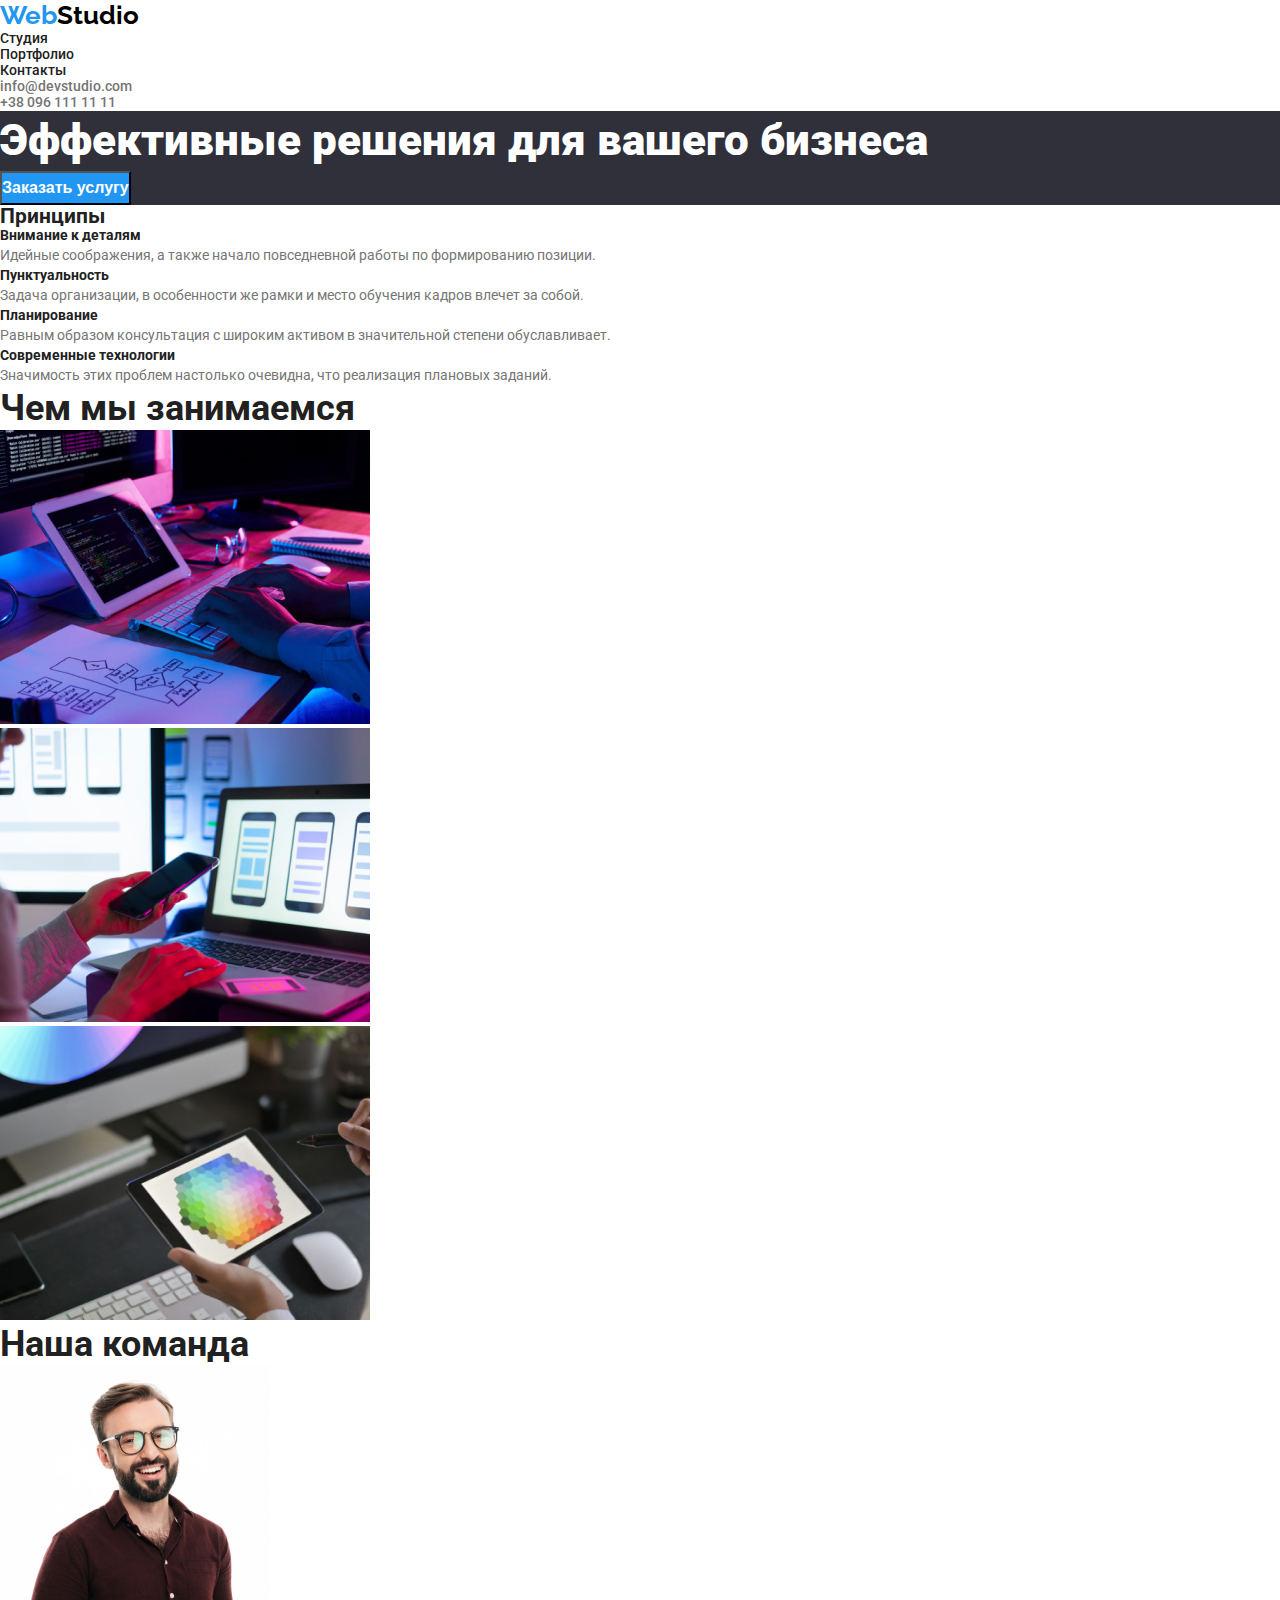
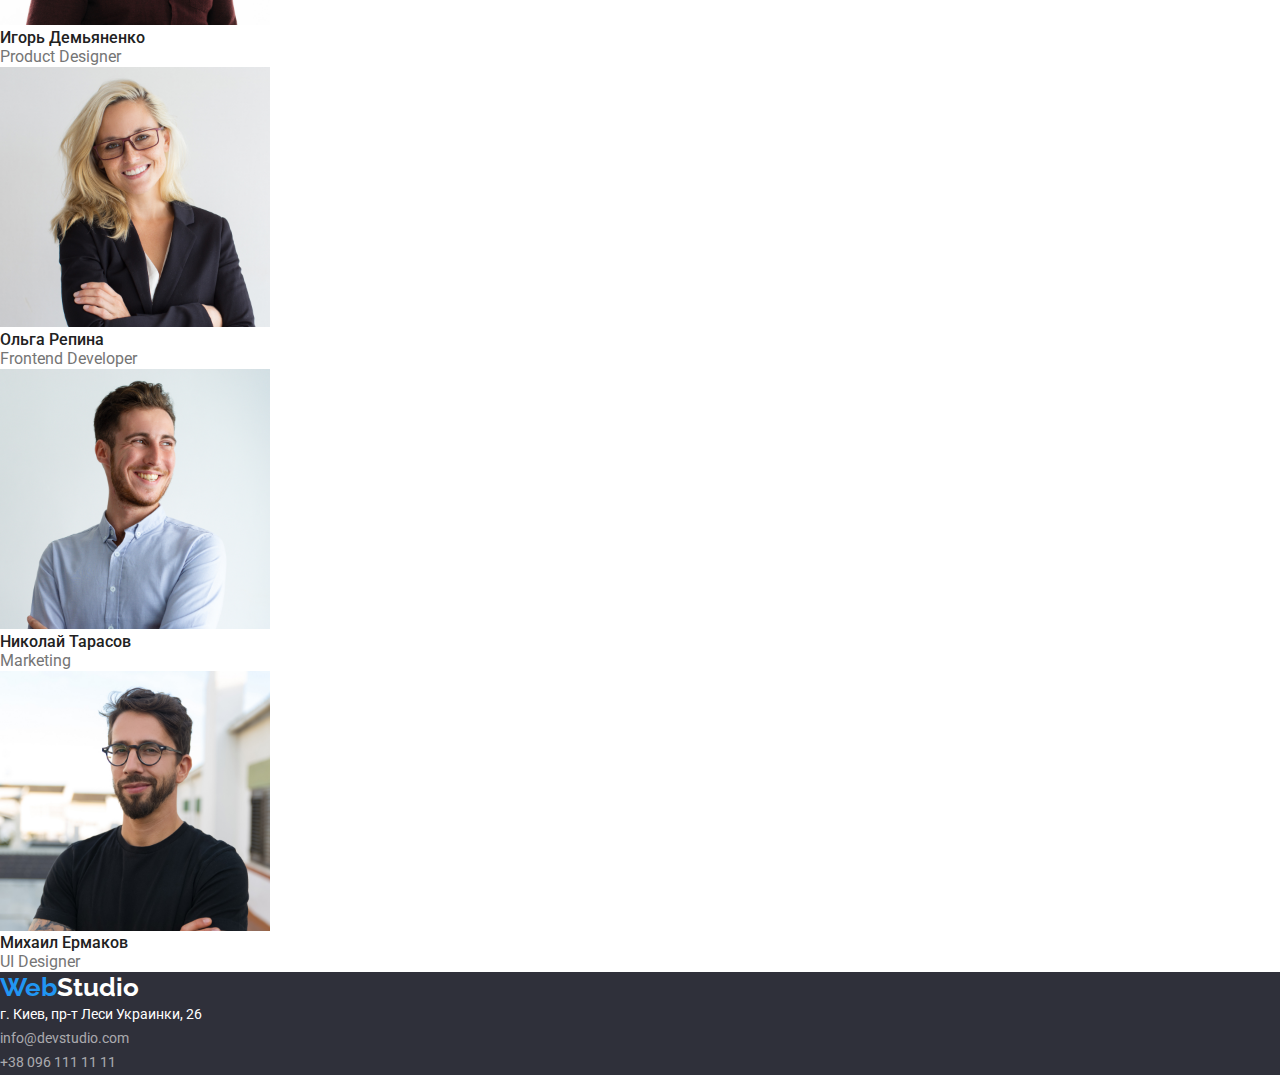
==== index.html @ 7b5803fd "initial commit" ====
<!DOCTYPE html>
<html lang="ru">
  <head>
    <meta charset="UTF-8" />
    <meta http-equiv="X-UA-Compatible" content="IE=edge" />
    <meta name="viewport" content="width=device-width, initial-scale=1.0" />
    <title>Студия</title>
    <link rel="preconnect" href="https://fonts.googleapis.com" />
    <link rel="preconnect" href="https://fonts.gstatic.com" crossorigin />
    <link
      href="https://fonts.googleapis.com/css2?family=Raleway:wght@700&family=Roboto:wght@400;500;700;900&display=swap"
      rel="stylesheet"
    />
    <link rel="stylesheet" href="./css/styles.css" />
  </head>
  <body>
    <header>
      <nav>
        <a href="./index.html" class="logo-text"><span>Web</span>Studio</a>
        <ul class="nav-links">
          <li><a href="./index.html">Студия</a></li>
          <li><a href="./portfolio.html">Портфолио</a></li>
          <li><a href="">Контакты</a></li>
        </ul>
      </nav>

      <ul class="header-contacts">
        <li><a href="mailto:info@devstudio.com">info@devstudio.com</a></li>
        <li><a href="tel:380961111111">+38 096 111 11 11</a></li>
      </ul>
    </header>

    <main>
      <section class="hero">
        <h1>Эффективные решения для вашего бизнеса</h1>
        <button type="button">Заказать услугу</button>
      </section>

      <section>
        <h2>Принципы</h2>
        <ul class="principles-list">
          <li>
            <h3>Внимание к деталям</h3>
            <p>Идейные соображения, а также начало повседневной работы по формированию позиции.</p>
          </li>
          <li>
            <h3>Пунктуальность</h3>
            <p>
              Задача организации, в особенности же рамки и место обучения кадров влечет за собой.
            </p>
          </li>
          <li>
            <h3>Планирование</h3>
            <p>
              Равным образом консультация с широким активом в значительной степени обуславливает.
            </p>
          </li>
          <li>
            <h3>Современные технологии</h3>
            <p>Значимость этих проблем настолько очевидна, что реализация плановых заданий.</p>
          </li>
        </ul>
      </section>

      <section>
        <h2 class="title">Чем мы занимаемся</h2>
        <ul>
          <li>
            <a href=""><img src="./img/index/img.jpg" alt="Верстка" width="370" /></a>
          </li>
          <li>
            <a href=""><img src="./img/index/img(1).jpg" alt="Адаптивный дизайн" width="370" /></a>
          </li>
          <li>
            <a href=""><img src="./img/index/img(2).jpg" alt="Оформление стилей" width="370" /></a>
          </li>
        </ul>
      </section>

      <section>
        <h2 class="title">Наша команда</h2>
        <ul class="team">
          <li>
            <a href=""
              ><img src="./img/index/img(4).jpg" alt="Игорь Демьяненко" width="270" />
              <h3>Игорь Демьяненко</h3>
              <p>Product Designer</p></a
            >
          </li>
          <li>
            <a href=""
              ><img src="./img/index/img(5).jpg" alt="Ольга Репина" width="270" />
              <h3>Ольга Репина</h3>
              <p>Frontend Developer</p></a
            >
          </li>
          <li>
            <a href=""
              ><img src="./img/index/img(6).jpg" alt="Николай Тарасов" width="270" />
              <h3>Николай Тарасов</h3>
              <p>Marketing</p></a
            >
          </li>
          <li>
            <a href=""
              ><img src="./img/index/img(7).jpg" alt="Михаил Ермаков" width="270" />
              <h3>Михаил Ермаков</h3>
              <p>UI Designer</p></a
            >
          </li>
        </ul>
      </section>
    </main>

    <footer class="footer">
      <a href="./index.html" class="logo-text"><span>Web</span>Studio</a>
      <address class="adress">
        <ul class="footer-contacts">
          <li>
            <a href="" target="_blank" rel="noopener noreferrer" class="adress"
              >г. Киев, пр-т Леси Украинки, 26</a
            >
          </li>
          <li><a href="mailto:info@devstudio.com">info@devstudio.com</a></li>
          <li><a href="tel:380961111111">+38 096 111 11 11</a></li>
        </ul>
      </address>
    </footer>
  </body>
</html>
---- css/styles.css ----
:root {
  --hover-color: #2196f3;
}

html {
  box-sizing: border-box;
}

*,
*::before,
*::after {
  margin: 0;
  padding: 0;
  box-sizing: border-box;
}

body,
h3,
a {
  color: #212121;
  font-family: 'Roboto', sans-serif;
  font-weight: 400;
  font-style: normal;
  font-size: 14px;
  line-height: 1.14;
}

a {
  text-decoration: none;
}

/* Header */

.logo-text {
  color: #000000;
  font-family: 'Raleway', sans-serif;
  font-weight: 700;
  font-size: 26px;
  line-height: 1.19;
}

.logo-text span {
  color: var(--hover-color);
}

.nav-links a {
  font-weight: 500;
}

.nav-links a:hover,
.nav-links a:focus {
  color: var(--hover-color);
}

.header-contacts a {
  color: #757575;
  font-weight: 500;
}

.header-contacts a:hover,
.header-contacts a:focus {
  color: var(--hover-color);
}

/* index.html */

/* Hero */
.hero {
  background-color: #2f303a;
}

.hero h1 {
  color: #ffffff;
  font-weight: 900;
  font-size: 44px;
  line-height: 1.36;
}

.hero button {
  background-color: var(--hover-color);
  color: #ffffff;
  font-weight: 700;
  font-size: 16px;
  line-height: 1.875;
}

.hero button:hover {
  cursor: pointer;
}

/* Main */
.principles-list h3 {
  font-weight: 700;
}

.principles-list p {
  color: #757575;
  line-height: 1.71;
}

.title {
  font-weight: 700;
  font-size: 36px;
  line-height: 1.16;
}

.team h3 {
  font-weight: 500;
  font-size: 16px;
  line-height: 1.18;
}

.team p {
  color: #757575;
  font-size: 16px;
  line-height: 1.18;
}

/* Portfolio */

/* Buttons */

.sort-btn-list button {
  background-color: #f5f4fa;
  color: var(--main-text-color);
  font-family: 'Roboto', sans-serif;
  font-weight: 500;
  font-size: 16px;
  line-height: 1.625;
}

.sort-btn-list button:hover,
.sort-btn-list button:focus {
  background-color: var(--hover-color);
  color: #ffffff;
  cursor: pointer;
}

/* Cards */

.cards-list h2 {
  /* color: var(--main-text-color); */
  font-weight: 700;
  font-size: 18px;
  line-height: 2;
}

.cards-list p {
  color: #757575;
  font-size: 16px;
  line-height: 1.875;
}

/* Footer */

.footer {
  background-color: #2f303a;
}

.footer .logo-text {
  color: #ffffff;
}

.footer-contacts .adress {
  color: #ffffff;
}

.footer-contacts a {
  color: rgba(255, 255, 255, 0.6);
  line-height: 1.71;
}
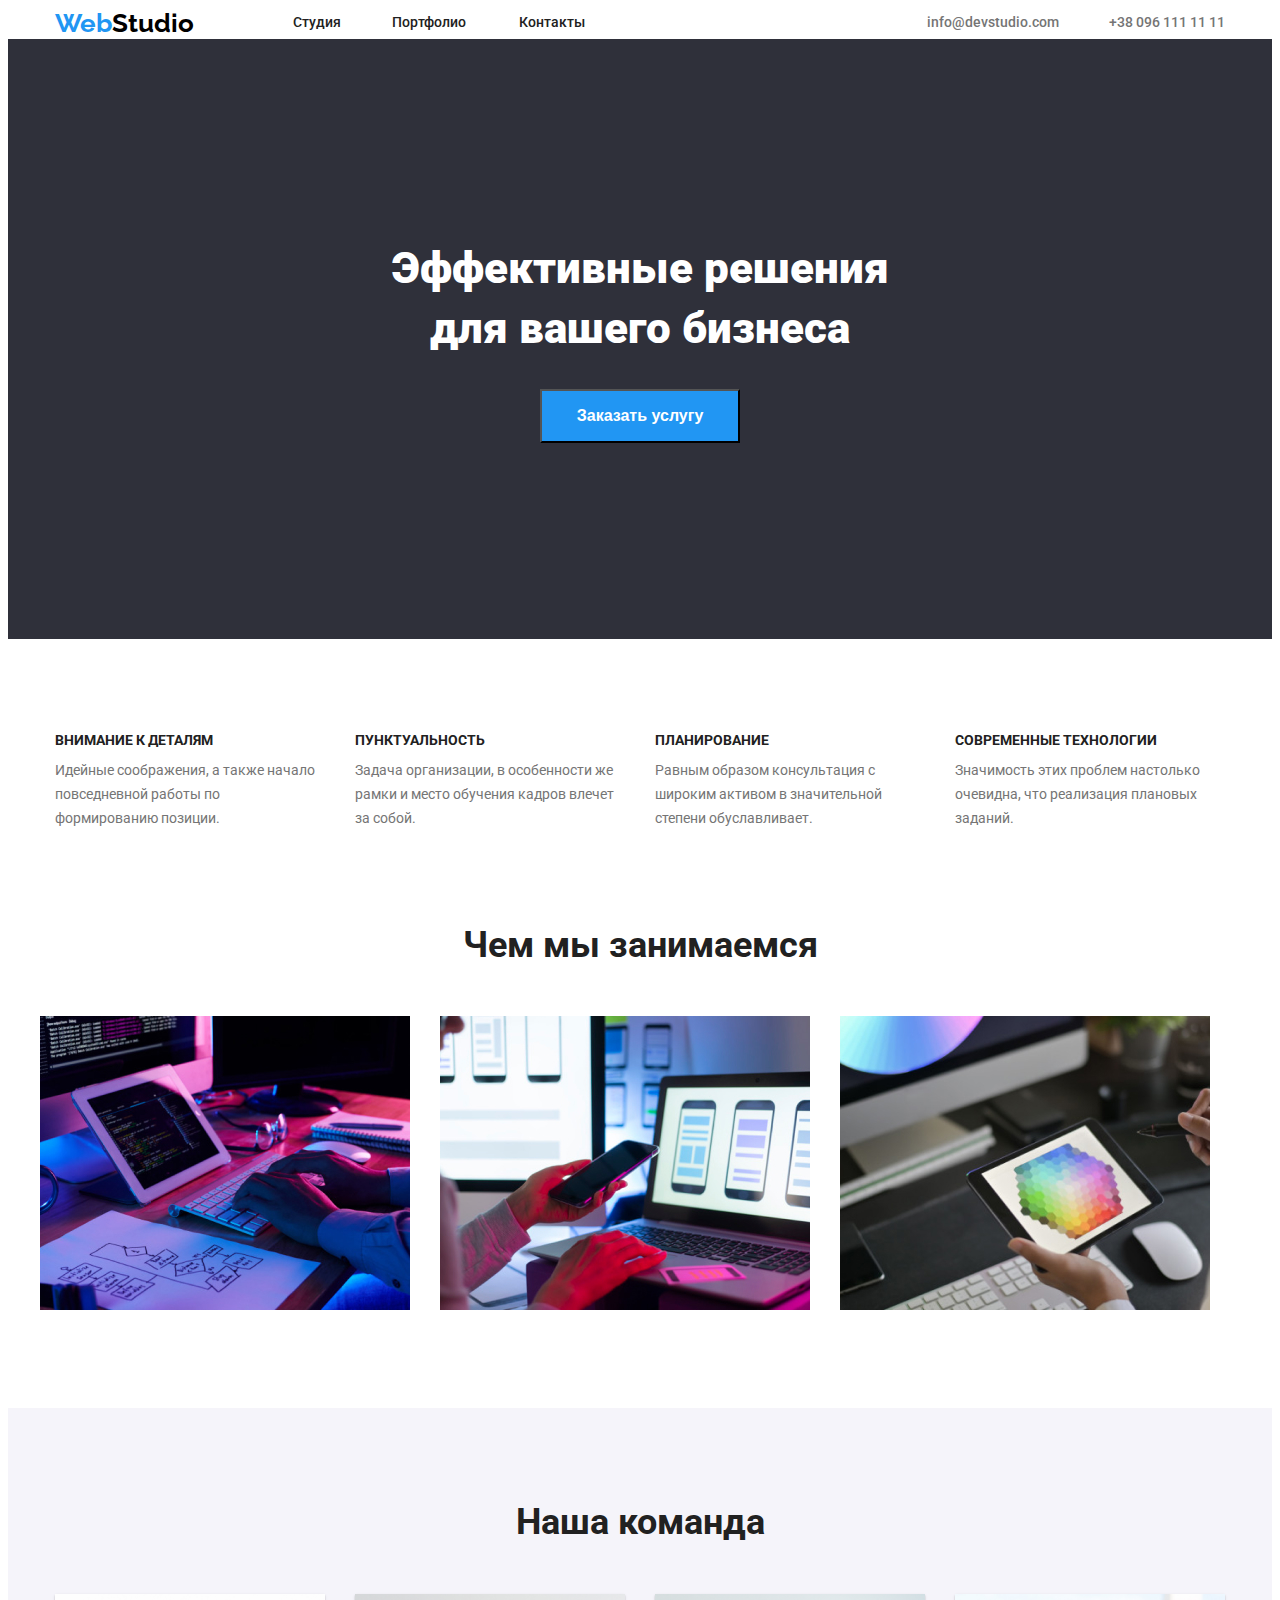
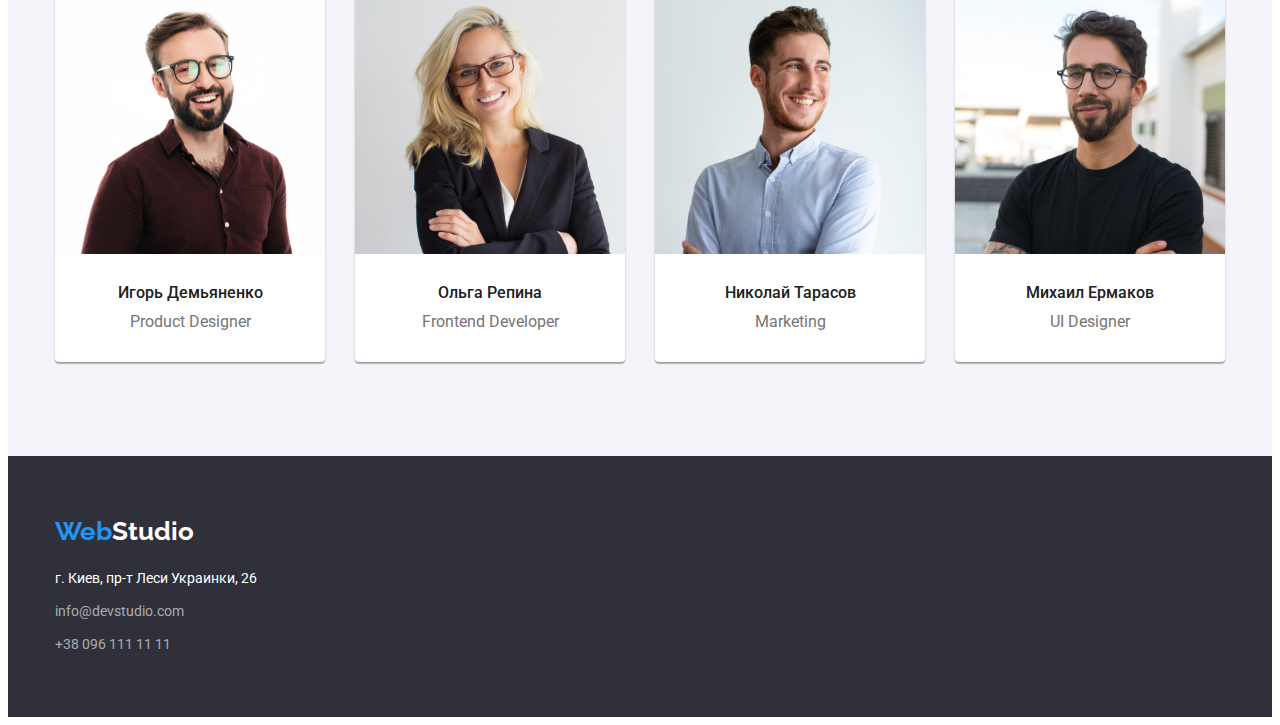
==== commit 29701d47: "all elements are placed" ====
--- a/index.html
+++ b/index.html
@@ -15,116 +15,134 @@
   </head>
   <body>
     <header>
-      <nav>
-        <a href="./index.html" class="logo-text"><span>Web</span>Studio</a>
-        <ul class="nav-links">
-          <li><a href="./index.html">Студия</a></li>
-          <li><a href="./portfolio.html">Портфолио</a></li>
-          <li><a href="">Контакты</a></li>
+      <div class="container">
+        <nav class="nav-panel">
+          <a href="./index.html" class="logo-text"><span>Web</span>Studio</a>
+          <ul class="nav-links">
+            <li><a href="./index.html">Студия</a></li>
+            <li><a href="./portfolio.html">Портфолио</a></li>
+            <li><a href="">Контакты</a></li>
+          </ul>
+        </nav>
+
+        <ul class="header-contacts">
+          <li><a href="mailto:info@devstudio.com">info@devstudio.com</a></li>
+          <li><a href="tel:380961111111">+38 096 111 11 11</a></li>
         </ul>
-      </nav>
-
-      <ul class="header-contacts">
-        <li><a href="mailto:info@devstudio.com">info@devstudio.com</a></li>
-        <li><a href="tel:380961111111">+38 096 111 11 11</a></li>
-      </ul>
+      </div>
     </header>
 
     <main>
-      <section class="hero">
-        <h1>Эффективные решения для вашего бизнеса</h1>
-        <button type="button">Заказать услугу</button>
+      <section class="hero section">
+        <div class="container hero-cont">
+          <h1>Эффективные решения<br />для вашего бизнеса</h1>
+          <button type="button">Заказать услугу</button>
+        </div>
       </section>
 
-      <section>
-        <h2>Принципы</h2>
-        <ul class="principles-list">
-          <li>
-            <h3>Внимание к деталям</h3>
-            <p>Идейные соображения, а также начало повседневной работы по формированию позиции.</p>
-          </li>
-          <li>
-            <h3>Пунктуальность</h3>
-            <p>
-              Задача организации, в особенности же рамки и место обучения кадров влечет за собой.
-            </p>
-          </li>
-          <li>
-            <h3>Планирование</h3>
-            <p>
-              Равным образом консультация с широким активом в значительной степени обуславливает.
-            </p>
-          </li>
-          <li>
-            <h3>Современные технологии</h3>
-            <p>Значимость этих проблем настолько очевидна, что реализация плановых заданий.</p>
-          </li>
-        </ul>
+      <section class="section">
+        <div class="container">
+          <h2 class="visually-hidden">Принципы</h2>
+          <ul class="principles-list">
+            <li>
+              <h3>Внимание к деталям</h3>
+              <p>
+                Идейные соображения, а также начало повседневной работы по формированию позиции.
+              </p>
+            </li>
+            <li>
+              <h3>Пунктуальность</h3>
+              <p>
+                Задача организации, в особенности же рамки и место обучения кадров влечет за собой.
+              </p>
+            </li>
+            <li>
+              <h3>Планирование</h3>
+              <p>
+                Равным образом консультация с широким активом в значительной степени обуславливает.
+              </p>
+            </li>
+            <li>
+              <h3>Современные технологии</h3>
+              <p>Значимость этих проблем настолько очевидна, что реализация плановых заданий.</p>
+            </li>
+          </ul>
+        </div>
       </section>
 
-      <section>
-        <h2 class="title">Чем мы занимаемся</h2>
-        <ul>
-          <li>
-            <a href=""><img src="./img/index/img.jpg" alt="Верстка" width="370" /></a>
-          </li>
-          <li>
-            <a href=""><img src="./img/index/img(1).jpg" alt="Адаптивный дизайн" width="370" /></a>
-          </li>
-          <li>
-            <a href=""><img src="./img/index/img(2).jpg" alt="Оформление стилей" width="370" /></a>
-          </li>
-        </ul>
+      <section class="section">
+        <div class="container job">
+          <h2 class="job-title">Чем мы занимаемся</h2>
+          <ul class="job-list">
+            <li>
+              <a href=""><img src="./img/index/img.jpg" alt="Верстка" width="370" /></a>
+            </li>
+            <li>
+              <a href=""
+                ><img src="./img/index/img(1).jpg" alt="Адаптивный дизайн" width="370"
+              /></a>
+            </li>
+            <li>
+              <a href=""
+                ><img src="./img/index/img(2).jpg" alt="Оформление стилей" width="370"
+              /></a>
+            </li>
+          </ul>
+        </div>
       </section>
 
-      <section>
-        <h2 class="title">Наша команда</h2>
-        <ul class="team">
-          <li>
-            <a href=""
-              ><img src="./img/index/img(4).jpg" alt="Игорь Демьяненко" width="270" />
-              <h3>Игорь Демьяненко</h3>
-              <p>Product Designer</p></a
-            >
-          </li>
-          <li>
-            <a href=""
-              ><img src="./img/index/img(5).jpg" alt="Ольга Репина" width="270" />
-              <h3>Ольга Репина</h3>
-              <p>Frontend Developer</p></a
-            >
-          </li>
-          <li>
-            <a href=""
-              ><img src="./img/index/img(6).jpg" alt="Николай Тарасов" width="270" />
-              <h3>Николай Тарасов</h3>
-              <p>Marketing</p></a
-            >
-          </li>
-          <li>
-            <a href=""
-              ><img src="./img/index/img(7).jpg" alt="Михаил Ермаков" width="270" />
-              <h3>Михаил Ермаков</h3>
-              <p>UI Designer</p></a
-            >
-          </li>
-        </ul>
+      <section class="section team-section">
+        <div class="container team">
+          <h2 class="job-title">Наша команда</h2>
+          <ul class="team-list">
+            <li>
+              <a href=""
+                ><img src="./img/index/img(4).jpg" alt="Игорь Демьяненко" width="270" />
+                <h3>Игорь Демьяненко</h3>
+                <p>Product Designer</p></a
+              >
+            </li>
+            <li>
+              <a href=""
+                ><img src="./img/index/img(5).jpg" alt="Ольга Репина" width="270" />
+                <h3>Ольга Репина</h3>
+                <p>Frontend Developer</p></a
+              >
+            </li>
+            <li>
+              <a href=""
+                ><img src="./img/index/img(6).jpg" alt="Николай Тарасов" width="270" />
+                <h3>Николай Тарасов</h3>
+                <p>Marketing</p></a
+              >
+            </li>
+            <li>
+              <a href=""
+                ><img src="./img/index/img(7).jpg" alt="Михаил Ермаков" width="270" />
+                <h3>Михаил Ермаков</h3>
+                <p>UI Designer</p></a
+              >
+            </li>
+          </ul>
+        </div>
       </section>
     </main>
 
     <footer class="footer">
-      <a href="./index.html" class="logo-text"><span>Web</span>Studio</a>
-      <address class="adress">
-        <ul class="footer-contacts">
-          <li>
-            <a href="" target="_blank" rel="noopener noreferrer" class="adress"
-              >г. Киев, пр-т Леси Украинки, 26</a
-            >
-          </li>
-          <li><a href="mailto:info@devstudio.com">info@devstudio.com</a></li>
-          <li><a href="tel:380961111111">+38 096 111 11 11</a></li>
-        </ul>
-      </address>
+      <div class="container cont-footer">
+        <a href="./index.html" class="logo-text"><span>Web</span>Studio</a>
+        <address>
+          <ul class="footer-contacts">
+            <li>
+              <a href="" target="_blank" rel="noopener noreferrer" class="adress"
+                >г. Киев, пр-т Леси Украинки, 26</a
+              >
+            </li>
+            <li><a href="mailto:info@devstudio.com">info@devstudio.com</a></li>
+            <li><a href="tel:380961111111">+38 096 111 11 11</a></li>
+          </ul>
+        </address>
+      </div>
     </footer>
   </body>
 </html>
--- a/css/styles.css
+++ b/css/styles.css
@@ -9,12 +9,24 @@
 *,
 *::before,
 *::after {
+  box-sizing: border-box;
+}
+
+h1,
+h2,
+h3,
+p,
+ul {
   margin: 0;
   padding: 0;
-  box-sizing: border-box;
+}
+
+ul {
+  list-style: none;
 }
 
 body,
+h2,
 h3,
 a {
   color: #212121;
@@ -29,7 +41,33 @@
   text-decoration: none;
 }
 
+.container {
+  width: 1200px;
+  margin: 0 auto;
+  display: flex;
+  justify-content: space-between;
+  padding: 0 15px;
+}
+
+.visually-hidden {
+  position: absolute;
+  clip: rect(0 0 0 0);
+  width: 1px;
+  height: 1px;
+  margin: -1px;
+}
+
 /* Header */
+.page-header {
+  border-bottom: 1px solid #ececec;
+  padding: 24px 0;
+  margin-bottom: 94px;
+}
+
+.nav-panel {
+  display: flex;
+  justify-content: space-between;
+}
 
 .logo-text {
   color: #000000;
@@ -37,10 +75,33 @@
   font-weight: 700;
   font-size: 26px;
   line-height: 1.19;
+  margin-right: 93px;
+  width: 145px;
 }
 
 .logo-text span {
   color: var(--hover-color);
+}
+
+.nav-links {
+  display: flex;
+  align-items: center;
+}
+
+.nav-links > li:not(:last-child) {
+  margin-right: 50px;
+}
+
+.nav-links > li:first-child {
+  width: 49px;
+}
+
+.nav-links > li:nth-child(2) {
+  width: 77px;
+}
+
+.nav-links > li:last-child {
+  width: 68px;
 }
 
 .nav-links a {
@@ -52,6 +113,15 @@
   color: var(--hover-color);
 }
 
+.header-contacts {
+  display: flex;
+  align-items: center;
+}
+
+.header-contacts > li:not(:last-child) {
+  margin-right: 50px;
+}
+
 .header-contacts a {
   color: #757575;
   font-weight: 500;
@@ -63,10 +133,21 @@
 }
 
 /* index.html */
+.section:not(:last-child) {
+  margin-bottom: 94px;
+}
 
 /* Hero */
+.hero-cont {
+  padding: 200px 0;
+  align-items: center;
+  flex-direction: column;
+}
+
 .hero {
   background-color: #2f303a;
+  height: 600px;
+  /* padding: 200px 0; */
 }
 
 .hero h1 {
@@ -74,6 +155,10 @@
   font-weight: 900;
   font-size: 44px;
   line-height: 1.36;
+  word-wrap: break-word;
+  width: 696px;
+  text-align: center;
+  margin-bottom: 30px;
 }
 
 .hero button {
@@ -82,6 +167,8 @@
   font-weight: 700;
   font-size: 16px;
   line-height: 1.875;
+  width: 200px;
+  padding: 10px 32px;
 }
 
 .hero button:hover {
@@ -89,36 +176,103 @@
 }
 
 /* Main */
+.principles-list {
+  display: flex;
+}
+
 .principles-list h3 {
   font-weight: 700;
+  text-transform: uppercase;
+  margin-bottom: 10px;
 }
 
 .principles-list p {
   color: #757575;
   line-height: 1.71;
-}
-
-.title {
+  width: 270px;
+}
+
+.principles-list > li:not(:last-child) > p {
+  margin-right: 30px;
+}
+
+.job {
+  flex-direction: column;
+  align-items: center;
+}
+
+.job-title {
   font-weight: 700;
   font-size: 36px;
   line-height: 1.16;
-}
-
-.team h3 {
+  margin-bottom: 50px;
+}
+
+.job-list {
+  display: flex;
+}
+
+.job-list li {
+  margin-right: 30px;
+}
+
+.team-section {
+  background-color: #f5f4fa;
+  padding: 94px 0;
+}
+
+.team {
+  flex-direction: column;
+  align-items: center;
+}
+
+.team-list {
+  display: flex;
+}
+
+.team-list li {
+  text-align: center;
+  padding-bottom: 30px;
+  background-color: #ffffff;
+  box-shadow: 0px 1px 3px rgba(0, 0, 0, 0.12), 0px 1px 1px rgba(0, 0, 0, 0.14),
+    0px 2px 1px rgba(0, 0, 0, 0.2);
+  border-radius: 0px 0px 4px 4px;
+}
+
+.team-list li:not(:last-child) {
+  margin-right: 30px;
+}
+
+.team-list img {
+  display: block;
+  margin-bottom: 30px;
+}
+
+.team-list h3 {
   font-weight: 500;
   font-size: 16px;
   line-height: 1.18;
-}
-
-.team p {
+  margin-bottom: 10px;
+}
+
+.team-list p {
   color: #757575;
   font-size: 16px;
   line-height: 1.18;
 }
 
 /* Portfolio */
+.container.cont-main {
+  flex-direction: column;
+  margin-bottom: 94px;
+}
 
 /* Buttons */
+.sort-btn-list {
+  display: flex;
+  justify-content: center;
+  margin-bottom: 50px;
+}
 
 .sort-btn-list button {
   background-color: #f5f4fa;
@@ -127,6 +281,13 @@
   font-weight: 500;
   font-size: 16px;
   line-height: 1.625;
+  padding: 6px 22px;
+  border: none;
+  border-radius: 4px;
+}
+
+.sort-btn-list > li:not(:last-child) {
+  margin-right: 8px;
 }
 
 .sort-btn-list button:hover,
@@ -137,12 +298,40 @@
 }
 
 /* Cards */
+.cards-list {
+  display: flex;
+  justify-content: space-between;
+  flex-wrap: wrap;
+}
+
+.card {
+  width: 370px;
+  margin: 0 30px 30px 0;
+}
+
+.card:nth-child(3n + 3) {
+  margin-right: 0;
+}
+
+.card:nth-child(n + 7) {
+  margin-bottom: 0;
+  /* background-color: tomato; */
+}
+
+.cards-list img {
+  display: block;
+}
+
+.cards-list .description {
+  padding: 20px 24px;
+  border: 1px solid #eeeeee;
+}
 
 .cards-list h2 {
-  /* color: var(--main-text-color); */
   font-weight: 700;
   font-size: 18px;
   line-height: 2;
+  margin-bottom: 4px;
 }
 
 .cards-list p {
@@ -157,8 +346,19 @@
   background-color: #2f303a;
 }
 
+.container.cont-footer {
+  flex-direction: column;
+  padding-top: 60px;
+  padding-bottom: 60px;
+}
+
 .footer .logo-text {
   color: #ffffff;
+  margin: 0 0 20px 0;
+}
+
+.footer-contacts li:not(:last-child) {
+  margin-bottom: 9px;
 }
 
 .footer-contacts .adress {
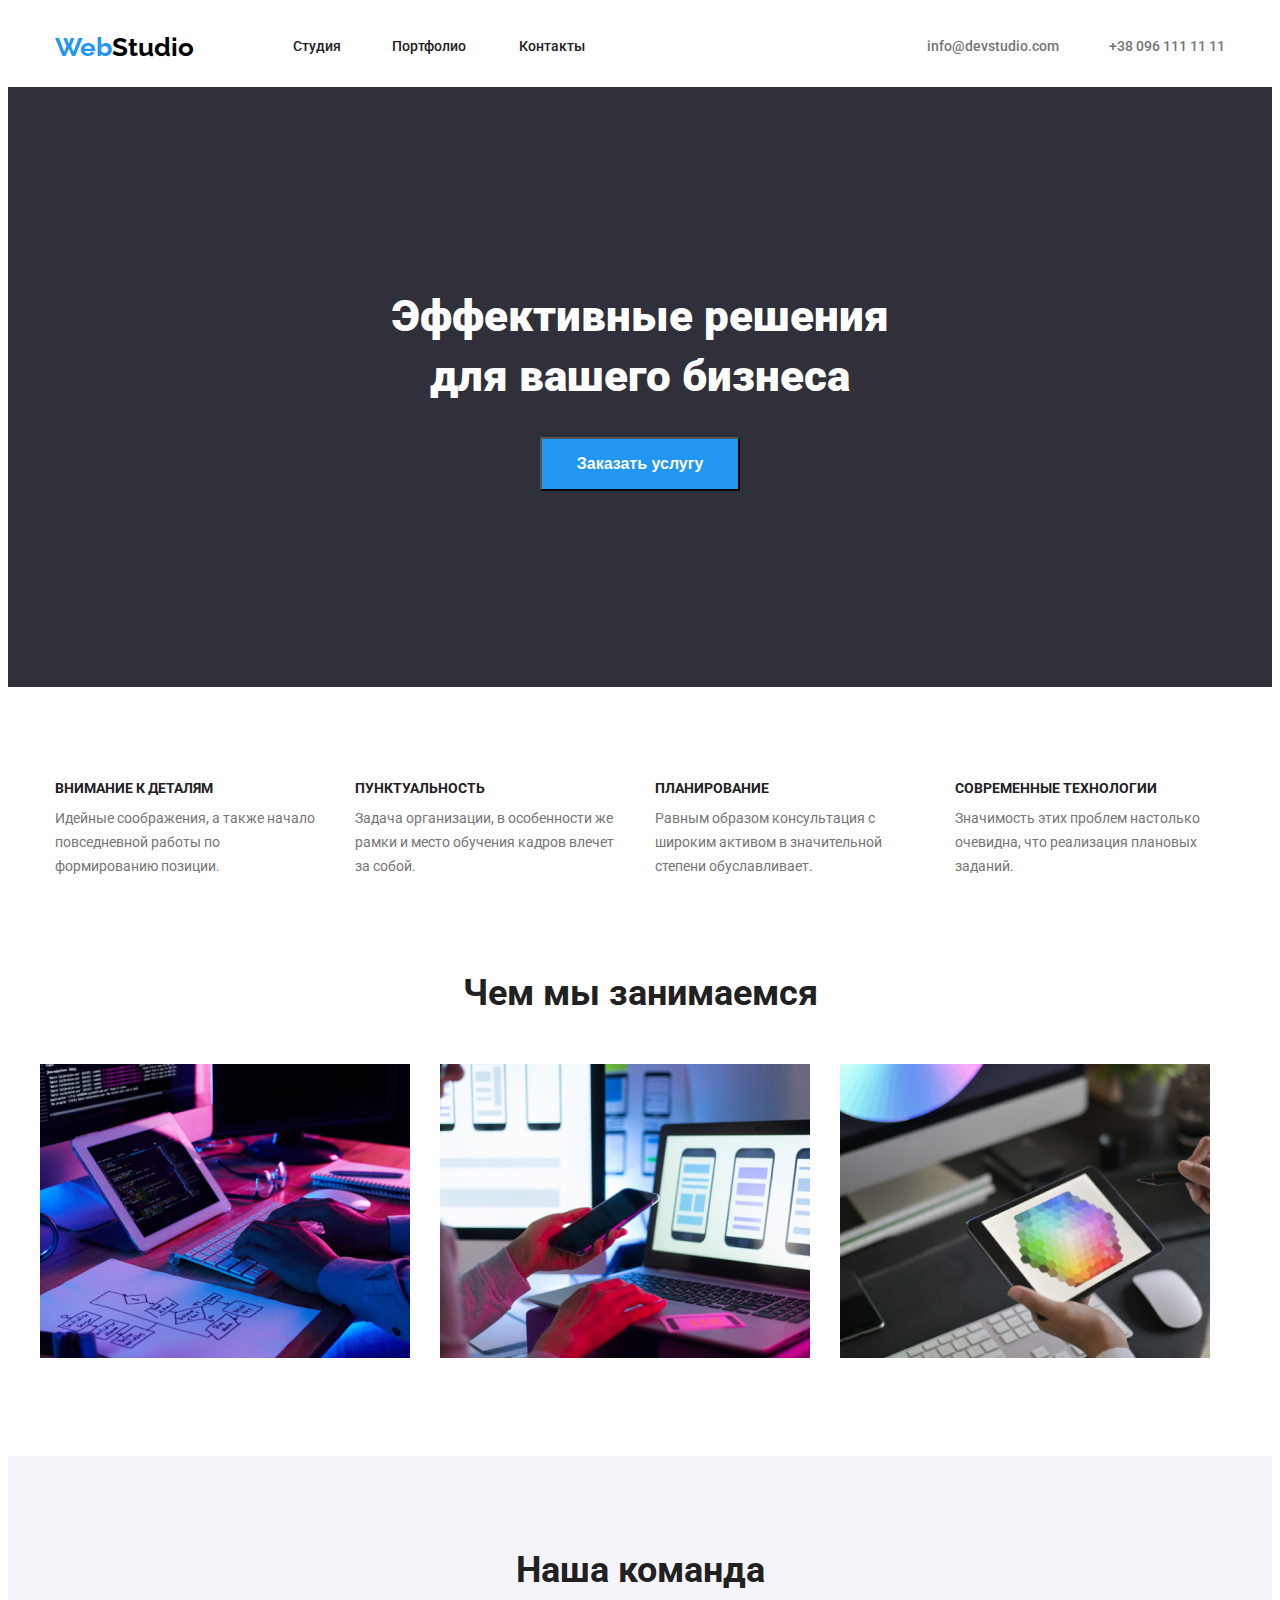
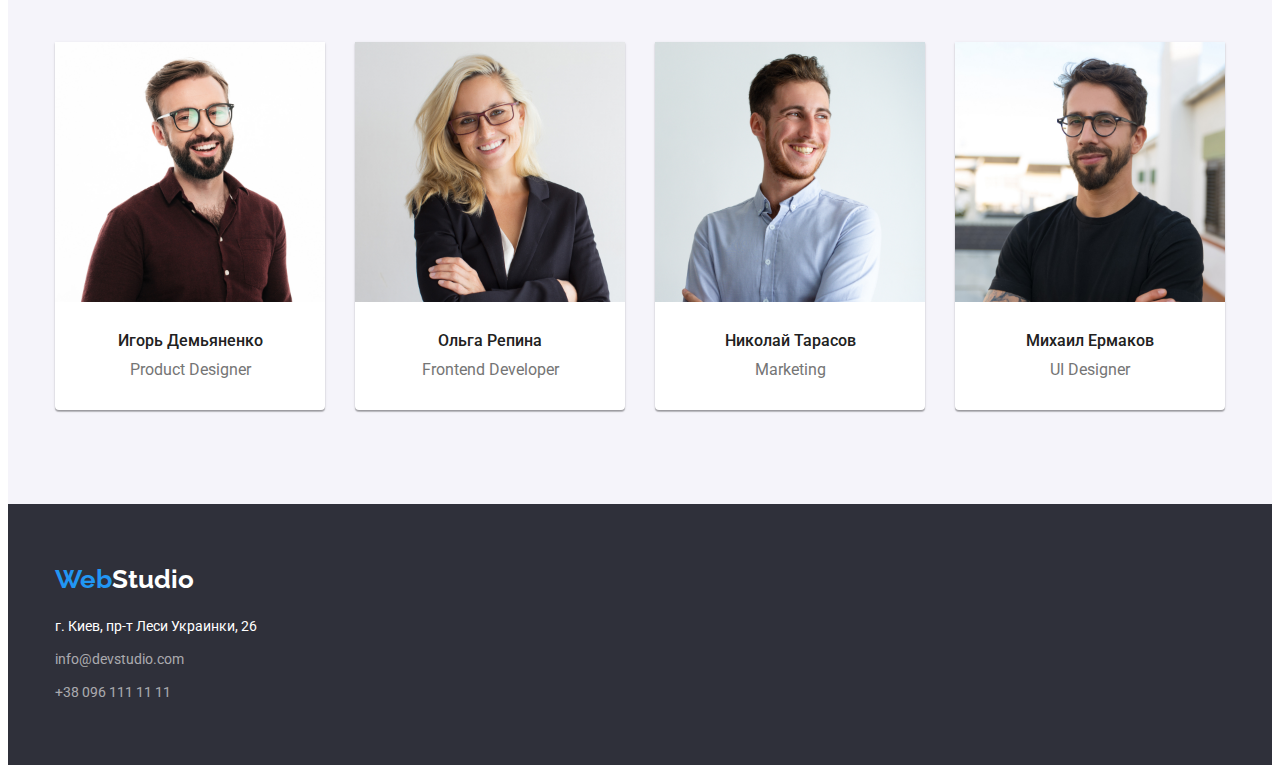
==== commit 2e35ec15: "index header padding fixed" ====
--- a/index.html
+++ b/index.html
@@ -14,7 +14,7 @@
     <link rel="stylesheet" href="./css/styles.css" />
   </head>
   <body>
-    <header>
+    <header class="page-header index-header">
       <div class="container">
         <nav class="nav-panel">
           <a href="./index.html" class="logo-text"><span>Web</span>Studio</a>
--- a/css/styles.css
+++ b/css/styles.css
@@ -64,6 +64,11 @@
   margin-bottom: 94px;
 }
 
+.index-header {
+  margin: 0;
+  border: none;
+}
+
 .nav-panel {
   display: flex;
   justify-content: space-between;
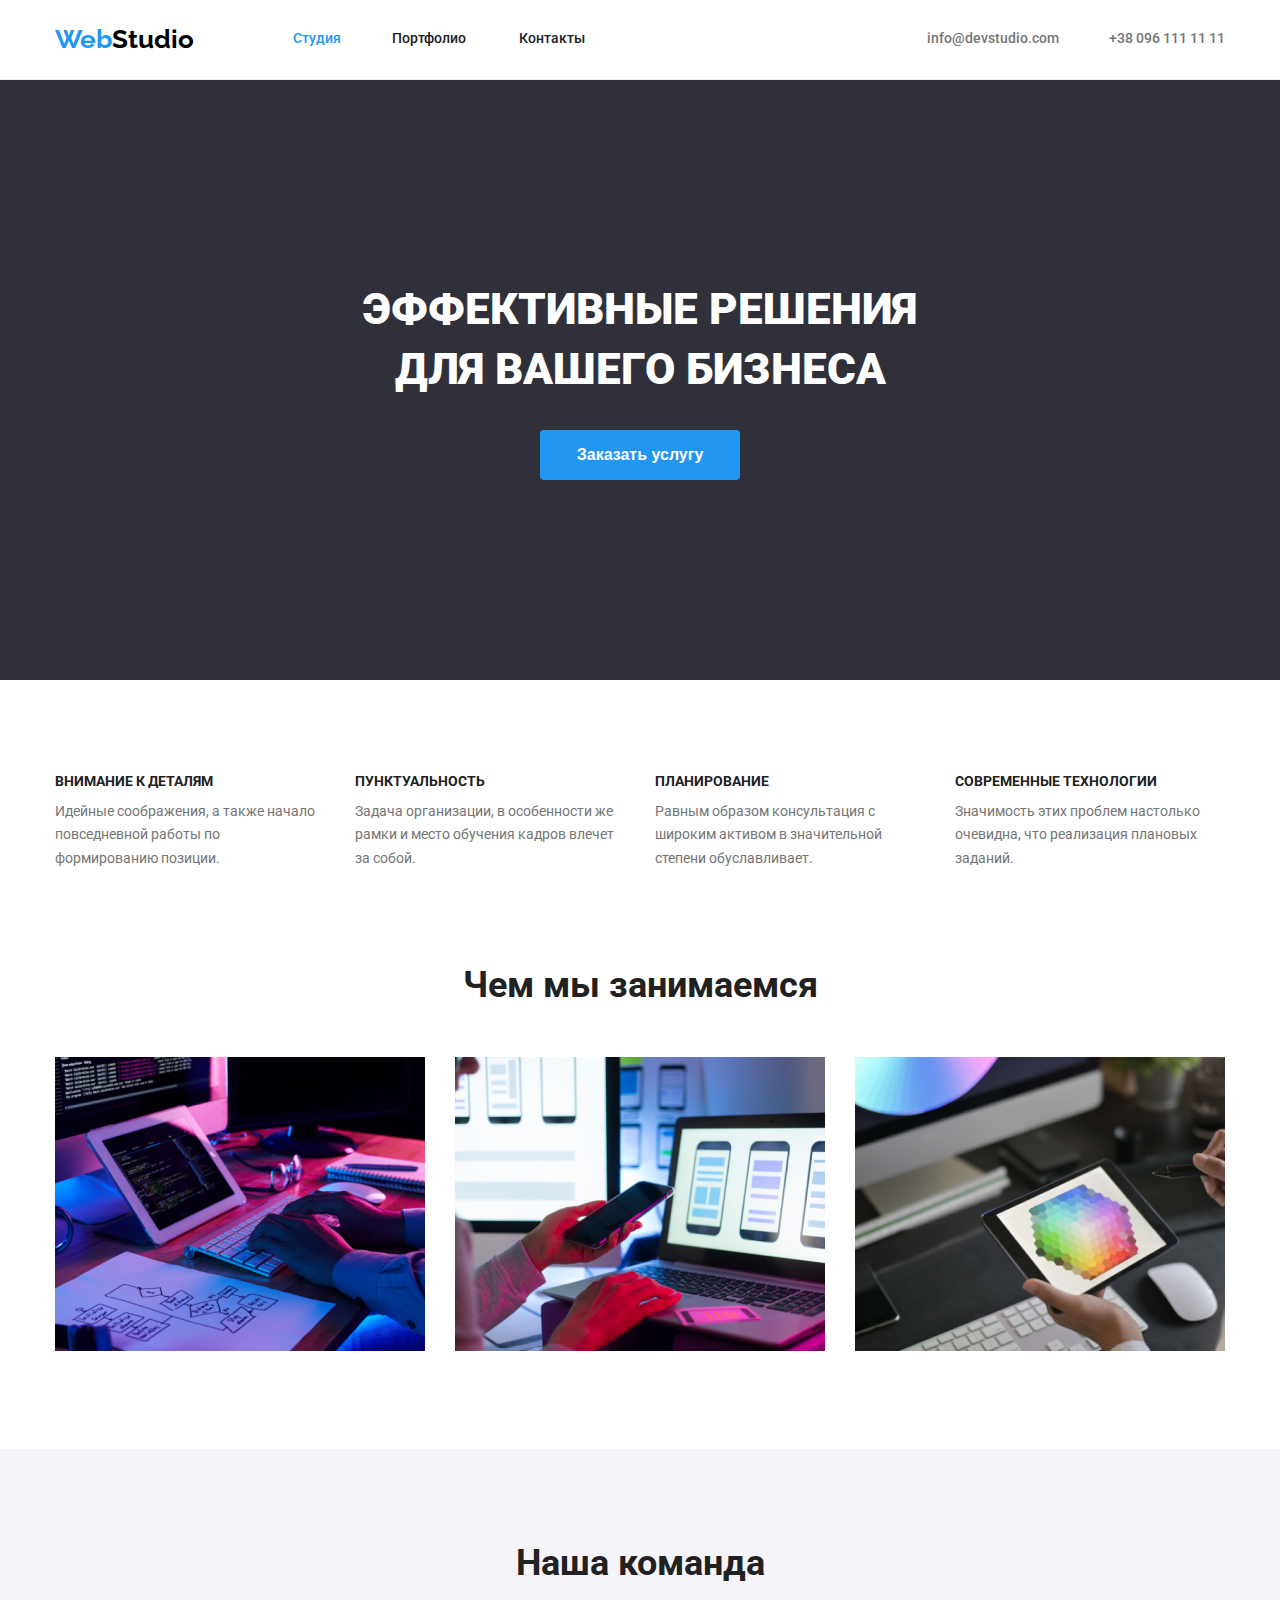
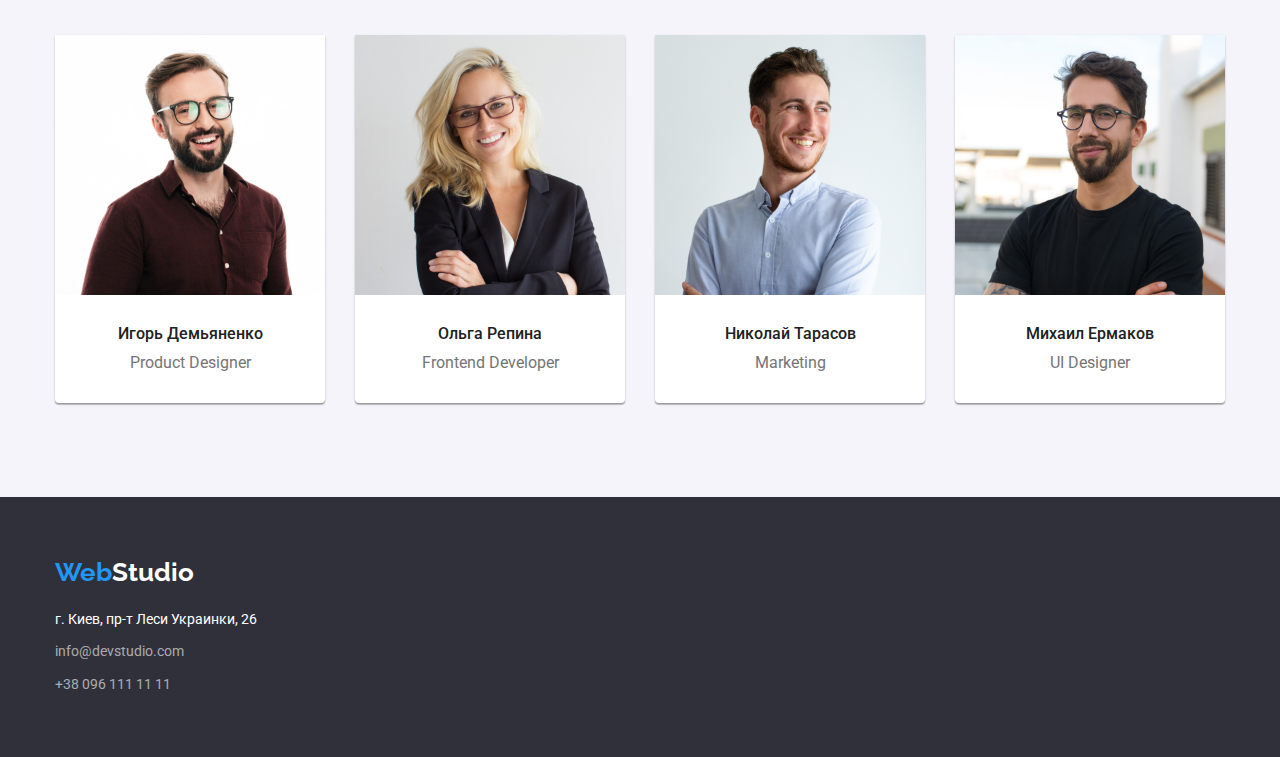
==== commit 14937d56: "flexbox, margin, etc fixed" ====
--- a/index.html
+++ b/index.html
@@ -14,12 +14,12 @@
     <link rel="stylesheet" href="./css/styles.css" />
   </head>
   <body>
-    <header class="page-header index-header">
+    <header class="page-header">
       <div class="container">
         <nav class="nav-panel">
           <a href="./index.html" class="logo-text"><span>Web</span>Studio</a>
           <ul class="nav-links">
-            <li><a href="./index.html">Студия</a></li>
+            <li><a href="./index.html" class="current">Студия</a></li>
             <li><a href="./portfolio.html">Портфолио</a></li>
             <li><a href="">Контакты</a></li>
           </ul>
@@ -40,7 +40,7 @@
         </div>
       </section>
 
-      <section class="section">
+      <section class="section principles">
         <div class="container">
           <h2 class="visually-hidden">Принципы</h2>
           <ul class="principles-list">
@@ -70,8 +70,8 @@
         </div>
       </section>
 
-      <section class="section">
-        <div class="container job">
+      <section class="section job">
+        <div class="container">
           <h2 class="job-title">Чем мы занимаемся</h2>
           <ul class="job-list">
             <li>
--- a/css/styles.css
+++ b/css/styles.css
@@ -10,13 +10,6 @@
 *::before,
 *::after {
   box-sizing: border-box;
-}
-
-h1,
-h2,
-h3,
-p,
-ul {
   margin: 0;
   padding: 0;
 }
@@ -44,9 +37,11 @@
 .container {
   width: 1200px;
   margin: 0 auto;
-  display: flex;
-  justify-content: space-between;
   padding: 0 15px;
+}
+
+.section {
+  padding: 94px 0;
 }
 
 .visually-hidden {
@@ -61,17 +56,16 @@
 .page-header {
   border-bottom: 1px solid #ececec;
   padding: 24px 0;
-  margin-bottom: 94px;
-}
-
-.index-header {
-  margin: 0;
-  border: none;
+}
+
+.page-header .container {
+  display: flex;
 }
 
 .nav-panel {
   display: flex;
   justify-content: space-between;
+  margin-right: auto;
 }
 
 .logo-text {
@@ -113,6 +107,10 @@
   font-weight: 500;
 }
 
+.nav-links a.current {
+  color: var(--hover-color);
+}
+
 .nav-links a:hover,
 .nav-links a:focus {
   color: var(--hover-color);
@@ -138,32 +136,26 @@
 }
 
 /* index.html */
-.section:not(:last-child) {
-  margin-bottom: 94px;
-}
 
 /* Hero */
 .hero-cont {
+  text-align: center;
+}
+
+.hero {
   padding: 200px 0;
-  align-items: center;
-  flex-direction: column;
-}
-
-.hero {
   background-color: #2f303a;
-  height: 600px;
-  /* padding: 200px 0; */
 }
 
 .hero h1 {
+  text-transform: uppercase;
   color: #ffffff;
   font-weight: 900;
   font-size: 44px;
   line-height: 1.36;
   word-wrap: break-word;
-  width: 696px;
   text-align: center;
-  margin-bottom: 30px;
+  margin: 0 auto 30px auto;
 }
 
 .hero button {
@@ -174,6 +166,8 @@
   line-height: 1.875;
   width: 200px;
   padding: 10px 32px;
+  border-radius: 4px;
+  border: none;
 }
 
 .hero button:hover {
@@ -181,8 +175,10 @@
 }
 
 /* Main */
+
 .principles-list {
   display: flex;
+  justify-content: space-between;
 }
 
 .principles-list h3 {
@@ -197,13 +193,8 @@
   width: 270px;
 }
 
-.principles-list > li:not(:last-child) > p {
-  margin-right: 30px;
-}
-
-.job {
-  flex-direction: column;
-  align-items: center;
+.section.job {
+  padding: 0 0 94px 0;
 }
 
 .job-title {
@@ -211,6 +202,7 @@
   font-size: 36px;
   line-height: 1.16;
   margin-bottom: 50px;
+  text-align: center;
 }
 
 .job-list {
@@ -223,12 +215,6 @@
 
 .team-section {
   background-color: #f5f4fa;
-  padding: 94px 0;
-}
-
-.team {
-  flex-direction: column;
-  align-items: center;
 }
 
 .team-list {
@@ -267,10 +253,6 @@
 }
 
 /* Portfolio */
-.container.cont-main {
-  flex-direction: column;
-  margin-bottom: 94px;
-}
 
 /* Buttons */
 .sort-btn-list {
@@ -320,7 +302,6 @@
 
 .card:nth-child(n + 7) {
   margin-bottom: 0;
-  /* background-color: tomato; */
 }
 
 .cards-list img {
@@ -332,7 +313,7 @@
   border: 1px solid #eeeeee;
 }
 
-.cards-list h2 {
+.cards-list .cards-title {
   font-weight: 700;
   font-size: 18px;
   line-height: 2;
@@ -352,12 +333,13 @@
 }
 
 .container.cont-footer {
-  flex-direction: column;
+  /* flex-direction: column; */
   padding-top: 60px;
   padding-bottom: 60px;
 }
 
 .footer .logo-text {
+  display: inline-block;
   color: #ffffff;
   margin: 0 0 20px 0;
 }
